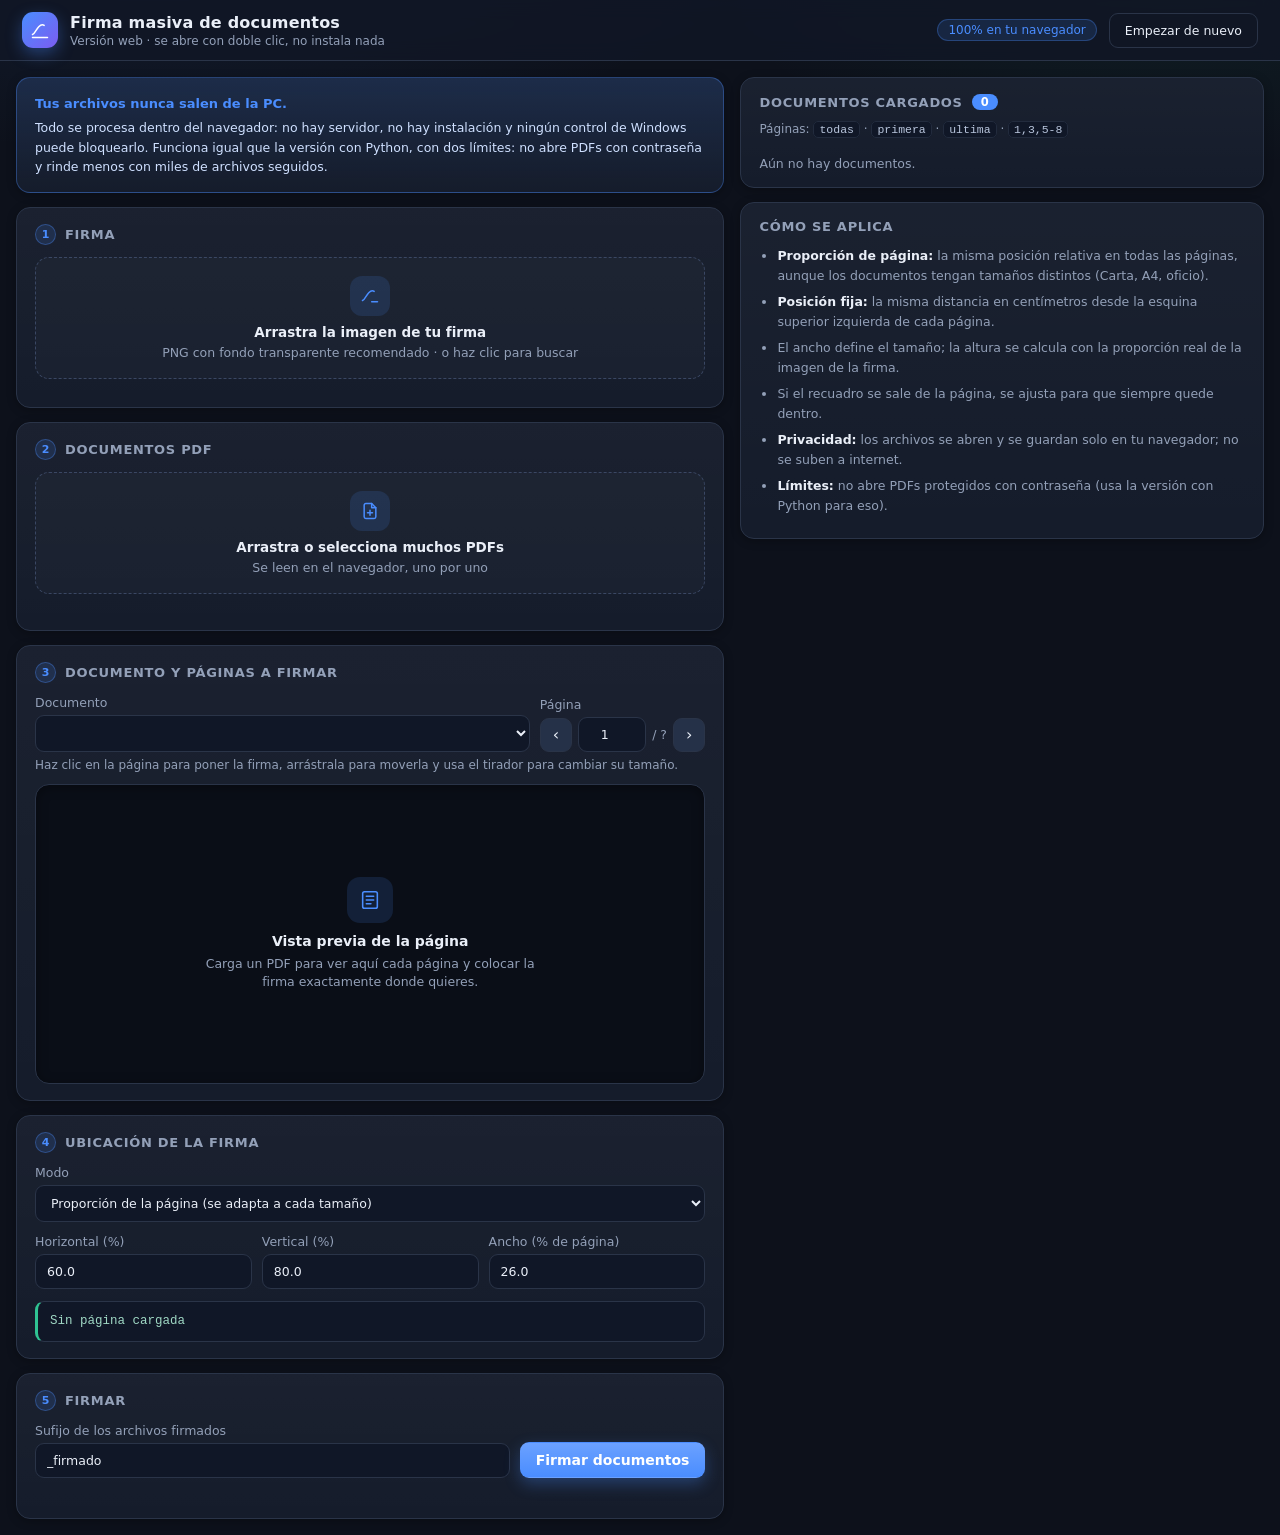
==== web/index.html @ 31f127c7 "phyton+web" ====
<!DOCTYPE html>
<html lang="es">
<head>
<meta charset="utf-8">
<meta name="viewport" content="width=device-width, initial-scale=1">
<title>Firma masiva de documentos (versión web)</title>
<link rel="stylesheet" href="styles.css">
</head>
<body>
<header>
  <div class="brand">
    <span class="logo" aria-hidden="true">
      <svg viewBox="0 0 24 24" width="20" height="20" fill="none" stroke="currentColor" stroke-width="1.8" stroke-linecap="round" stroke-linejoin="round">
        <path d="M3 17.5c3-1 4.5-6.5 7.5-9.5S15 5 17 6.5"/>
        <path d="M3 21h18"/>
      </svg>
    </span>
    <div class="brandText">
      <h1>Firma masiva de documentos</h1>
      <span class="sub">Versión web · se abre con doble clic, no instala nada</span>
    </div>
  </div>
  <div class="meta">
    <span class="chip">100% en tu navegador</span>
    <button id="btnReset" class="ghost" type="button">Empezar de nuevo</button>
  </div>
</header>

<main>
  <section class="panel">
    <div class="card notice">
      <strong>Tus archivos nunca salen de la PC.</strong>
      Todo se procesa dentro del navegador: no hay servidor, no hay instalación y ningún
      control de Windows puede bloquearlo. Funciona igual que la versión con Python, con dos
      límites: no abre PDFs con contraseña y rinde menos con miles de archivos seguidos.
    </div>

    <div class="card">
      <h2><span class="step">1</span> Firma</h2>
      <div id="sigBox" class="drop" data-kind="signature">
        <img id="sigPreview" alt="Firma" hidden>
        <div class="dropText">
          <span class="dropIcon" aria-hidden="true">
            <svg viewBox="0 0 24 24" width="20" height="20" fill="none" stroke="currentColor" stroke-width="1.8" stroke-linecap="round" stroke-linejoin="round">
              <path d="M3 17.5c3-1 4.5-6.5 7.5-9.5S15 5 17 6.5"/>
              <path d="M14 19h7"/>
            </svg>
          </span>
          <strong>Arrastra la imagen de tu firma</strong>
          <span>PNG con fondo transparente recomendado · o haz clic para buscar</span>
        </div>
      </div>
      <input type="file" id="sigInput" accept="image/*" hidden>
      <div class="row">
        <button id="btnClearSig" class="ghost small" type="button" hidden>Quitar firma</button>
      </div>
    </div>

    <div class="card">
      <h2><span class="step">2</span> Documentos PDF</h2>
      <div id="pdfBox" class="drop" data-kind="pdf">
        <div class="dropText">
          <span class="dropIcon" aria-hidden="true">
            <svg viewBox="0 0 24 24" width="20" height="20" fill="none" stroke="currentColor" stroke-width="1.8" stroke-linecap="round" stroke-linejoin="round">
              <path d="M14 3H7a2 2 0 0 0-2 2v14a2 2 0 0 0 2 2h10a2 2 0 0 0 2-2V8z"/>
              <path d="M14 3v5h5"/>
              <path d="M12 11v6M9 14h6"/>
            </svg>
          </span>
          <strong>Arrastra o selecciona muchos PDFs</strong>
          <span>Se leen en el navegador, uno por uno</span>
        </div>
      </div>
      <input type="file" id="pdfInput" accept="application/pdf,.pdf" multiple hidden>
      <div class="progress" id="uploadProgress" hidden><div id="uploadBar"></div></div>
      <div id="uploadNote" class="note"></div>
      <div class="row">
        <button id="btnClearPdfs" class="ghost small" type="button" hidden>Quitar todos</button>
        <span id="docSummary" class="note"></span>
      </div>
    </div>

    <div class="card">
      <h2><span class="step">3</span> Documento y páginas a firmar</h2>
      <div class="row">
        <label class="grow">Documento
          <select id="docSelect"></select>
        </label>
        <label>Página
          <span class="pager">
            <button id="prevPage" type="button" aria-label="Página anterior">‹</button>
            <input type="number" id="pageInput" min="1" value="1">
            <span id="pageTotal">/ ?</span>
            <button id="nextPage" type="button" aria-label="Página siguiente">›</button>
          </span>
        </label>
      </div>
      <div class="hint">Haz clic en la página para poner la firma, arrástrala para moverla y usa el tirador para cambiar su tamaño.</div>
      <div class="stage" id="stage" hidden>
        <div class="pageWrap" id="pageWrap">
          <canvas id="pageCanvas" aria-label="Vista previa de la página"></canvas>
          <div class="sigBox" id="sigBox2" hidden>
            <img id="sigOverlay" alt="firma" hidden>
            <span class="handle" id="sigHandle"></span>
          </div>
        </div>
      </div>
      <div id="stageEmpty" class="stage empty">
        <div class="empty" id="stageEmptyInner">
          <span class="icon" aria-hidden="true">
            <svg viewBox="0 0 24 24" width="22" height="22" fill="none" stroke="currentColor" stroke-width="1.7" stroke-linecap="round" stroke-linejoin="round">
              <rect x="4" y="3" width="16" height="18" rx="2"/>
              <path d="M8 8h8M8 12h8M8 16h5"/>
            </svg>
          </span>
          <strong>Vista previa de la página</strong>
          <span>Carga un PDF para ver aquí cada página y colocar la firma exactamente donde quieres.</span>
        </div>
      </div>
    </div>

    <div class="card">
      <h2><span class="step">4</span> Ubicación de la firma</h2>
      <div class="row">
        <label class="grow">Modo
          <select id="modeSelect">
            <option value="fraction">Proporción de la página (se adapta a cada tamaño)</option>
            <option value="absolute">Posición fija en cm desde la esquina superior izquierda</option>
          </select>
        </label>
      </div>

      <div id="fractionBox" class="grid3">
        <label>Horizontal (%)
          <input type="number" id="fx" step="0.5" value="60">
        </label>
        <label>Vertical (%)
          <input type="number" id="fy" step="0.5" value="80">
        </label>
        <label>Ancho (% de página)
          <input type="number" id="fw" step="0.5" value="26">
        </label>
      </div>

      <div id="absoluteBox" class="grid3" hidden>
        <label>Horizontal (cm)
          <input type="number" id="absX" step="0.1" value="0">
        </label>
        <label>Vertical (cm)
          <input type="number" id="absY" step="0.1" value="0">
        </label>
        <label>Ancho (cm)
          <input type="number" id="absW" step="0.1" value="6">
        </label>
      </div>

      <div class="readout" id="readout">Sin página cargada</div>
    </div>

    <div class="card">
      <h2><span class="step">5</span> Firmar</h2>
      <div class="row">
        <label class="grow">Sufijo de los archivos firmados
          <input type="text" id="suffix" value="_firmado">
        </label>
        <button id="btnSign" class="primary" type="button">Firmar documentos</button>
      </div>
      <div class="progress" id="signProgress" hidden><div id="signBar"></div></div>
      <div id="signSummary" class="note"></div>
      <div id="resultList" class="results"></div>
      <div class="row end">
        <button id="btnZip" class="primary" type="button" hidden>Descargar todo en ZIP</button>
      </div>
    </div>
  </section>

  <section class="panel">
    <div class="card">
      <h2>Documentos cargados <span id="docCount" class="badge">0</span></h2>
      <div class="hint">Páginas: <code>todas</code> · <code>primera</code> · <code>ultima</code> · <code>1,3,5-8</code></div>
      <div id="docList" class="docList">
        <div class="note">Aún no hay documentos.</div>
      </div>
    </div>
    <div class="card">
      <h2>Cómo se aplica</h2>
      <ul class="tips">
        <li><strong>Proporción de página:</strong> la misma posición relativa en todas las páginas, aunque los documentos tengan tamaños distintos (Carta, A4, oficio).</li>
        <li><strong>Posición fija:</strong> la misma distancia en centímetros desde la esquina superior izquierda de cada página.</li>
        <li>El ancho define el tamaño; la altura se calcula con la proporción real de la imagen de la firma.</li>
        <li>Si el recuadro se sale de la página, se ajusta para que siempre quede dentro.</li>
        <li><strong>Privacidad:</strong> los archivos se abren y se guardan solo en tu navegador; no se suben a internet.</li>
        <li><strong>Límites:</strong> no abre PDFs protegidos con contraseña (usa la versión con Python para eso).</li>
      </ul>
    </div>
  </section>
</main>

<div id="toast" class="toast" hidden></div>
<script src="lib/pdf-lib.min.js"></script>
<script src="lib/jszip.min.js"></script>
<script src="lib/pdf.min.js"></script>
<script src="app.js"></script>
</body>
</html>
---- web/styles.css ----
[hidden] { display: none !important; }

:root {
  --bg: #0d111b;
  --panel: #151c2b;
  --card: #1b2334;
  --field: #101727;
  --line: #2a3448;
  --line-soft: #222b3d;
  --text: #eaeff8;
  --muted: #93a0b8;
  --accent: #4a8dff;
  --accent-hover: #6ba1ff;
  --accent-soft: rgba(74, 141, 255, .14);
  --accent-2: #2fc392;
  --accent-2-soft: rgba(47, 195, 146, .14);
  --danger: #f4626f;
  --danger-soft: rgba(244, 98, 111, .14);
  --radius: 14px;
  --radius-sm: 9px;
  --shadow: 0 12px 32px rgba(0, 0, 0, .38);
  --shadow-soft: 0 2px 10px rgba(0, 0, 0, .28);
}

* { box-sizing: border-box; }

body {
  margin: 0;
  font-family: "Segoe UI", system-ui, -apple-system, sans-serif;
  font-size: 14px;
  color: var(--text);
  background:
    radial-gradient(1100px 460px at 12% -8%, rgba(74, 141, 255, .12), transparent 60%),
    radial-gradient(900px 420px at 92% -4%, rgba(47, 195, 146, .09), transparent 55%),
    var(--bg);
  min-height: 100vh;
  -webkit-font-smoothing: antialiased;
}

::-webkit-scrollbar { width: 10px; height: 10px; }
::-webkit-scrollbar-track { background: transparent; }
::-webkit-scrollbar-thumb { background: #2c3850; border-radius: 20px; border: 2px solid transparent; background-clip: padding-box; }
::-webkit-scrollbar-thumb:hover { background: #3a4967; background-clip: padding-box; }

header {
  display: flex;
  align-items: center;
  justify-content: space-between;
  gap: 16px;
  padding: 12px 22px;
  background: rgba(17, 23, 38, .86);
  backdrop-filter: blur(10px);
  border-bottom: 1px solid var(--line);
  position: sticky;
  top: 0;
  z-index: 20;
}

.brand { display: flex; align-items: center; gap: 12px; min-width: 0; }

.logo {
  width: 36px;
  height: 36px;
  flex: none;
  border-radius: 11px;
  display: flex;
  align-items: center;
  justify-content: center;
  color: #fff;
  background: linear-gradient(135deg, var(--accent), #7b5cf0);
  box-shadow: 0 6px 16px rgba(74, 141, 255, .35);
}

.brandText { display: flex; flex-direction: column; gap: 2px; min-width: 0; }
header h1 { font-size: 16px; margin: 0; letter-spacing: .2px; }
header .sub { color: var(--muted); font-size: 12px; }

header .meta { display: flex; align-items: center; gap: 12px; color: var(--muted); font-size: 12.5px; }

.chip {
  background: var(--accent-soft);
  color: var(--accent);
  border: 1px solid rgba(74, 141, 255, .3);
  border-radius: 20px;
  padding: 3px 10px;
  font-size: 12px;
}
.chip:empty { display: none; }

main {
  display: grid;
  grid-template-columns: minmax(520px, 1.15fr) minmax(340px, .85fr);
  gap: 16px;
  padding: 16px;
  align-items: start;
}

@media (max-width: 1080px) { main { grid-template-columns: 1fr; } }

.panel { display: flex; flex-direction: column; gap: 14px; min-width: 0; }

.card {
  background: linear-gradient(180deg, rgba(255, 255, 255, .022), rgba(255, 255, 255, 0)), var(--panel);
  border: 1px solid var(--line);
  border-radius: var(--radius);
  padding: 16px 18px;
  box-shadow: var(--shadow-soft);
}

.card.notice {
  background: linear-gradient(180deg, var(--accent-soft), rgba(255, 255, 255, 0)), var(--panel);
  border-color: rgba(74, 141, 255, .35);
  color: #cfe0ff;
  font-size: 12.5px;
  line-height: 1.55;
}

.card.notice strong { color: var(--accent); display: block; margin-bottom: 4px; font-size: 13px; }

.card h2 {
  margin: 0 0 12px;
  font-size: 13px;
  text-transform: uppercase;
  letter-spacing: .7px;
  color: var(--muted);
  display: flex;
  align-items: center;
  gap: 9px;
}

.step {
  width: 21px;
  height: 21px;
  flex: none;
  border-radius: 50%;
  display: inline-flex;
  align-items: center;
  justify-content: center;
  background: var(--accent-soft);
  color: var(--accent);
  border: 1px solid rgba(74, 141, 255, .35);
  font-size: 11px;
  font-weight: 700;
  letter-spacing: 0;
}

.badge {
  background: var(--accent);
  color: #fff;
  border-radius: 20px;
  padding: 1px 9px;
  font-size: 11.5px;
  letter-spacing: 0;
}

label {
  display: flex;
  flex-direction: column;
  gap: 5px;
  font-size: 12.5px;
  color: var(--muted);
}

input[type="text"], input[type="number"], input[type="password"], select {
  background: var(--field);
  border: 1px solid var(--line);
  color: var(--text);
  border-radius: var(--radius-sm);
  padding: 9px 11px;
  font: inherit;
  min-width: 0;
  width: 100%;
  transition: border-color .15s, box-shadow .15s;
}

input:hover, select:hover { border-color: #38456266; }

input:focus, select:focus {
  outline: none;
  border-color: var(--accent);
  box-shadow: 0 0 0 3px rgba(74, 141, 255, .22);
}

label.check { flex-direction: row; align-items: center; gap: 8px; align-self: end; padding-bottom: 9px; }
label.check input { width: auto; accent-color: var(--accent); }

.row { display: flex; gap: 10px; align-items: flex-end; flex-wrap: wrap; margin-top: 12px; }
.row.end { justify-content: flex-end; }
.grid3 { display: grid; grid-template-columns: repeat(3, 1fr); gap: 10px; margin-top: 12px; }
.grid2 { display: grid; grid-template-columns: repeat(2, 1fr); gap: 10px; margin-top: 12px; }
.grow { flex: 1 1 220px; }

button {
  background: #253148;
  color: var(--text);
  border: 1px solid var(--line);
  border-radius: var(--radius-sm);
  padding: 9px 15px;
  font: inherit;
  cursor: pointer;
  transition: background .15s, border-color .15s, transform .06s;
}

button:hover { background: #2e3c58; border-color: #3a4763; }
button:active { transform: translateY(1px); }
button:disabled { opacity: .5; cursor: not-allowed; transform: none; }
button.primary {
  background: linear-gradient(180deg, var(--accent-hover), var(--accent));
  border-color: transparent;
  color: #fff;
  font-weight: 600;
  box-shadow: 0 6px 16px rgba(74, 141, 255, .3);
}
button.primary:hover { filter: brightness(1.07); }
button.ghost { background: transparent; }
button.ghost:hover { background: #253148; }
button.small { padding: 6px 10px; font-size: 12.5px; }

.buttonlike {
  display: inline-block;
  background: linear-gradient(180deg, #3ad3a3, var(--accent-2));
  color: #05271c;
  font-weight: 700;
  padding: 10px 16px;
  border-radius: var(--radius-sm);
  text-decoration: none;
  transition: filter .15s, transform .06s;
}
.buttonlike:hover { filter: brightness(1.06); }

.drop {
  border: 1.5px dashed #3a4763;
  border-radius: var(--radius);
  padding: 18px 16px;
  text-align: center;
  cursor: pointer;
  transition: border-color .15s, background .15s, box-shadow .15s;
  min-height: 104px;
  display: flex;
  align-items: center;
  justify-content: center;
  background: rgba(255, 255, 255, .018);
}

.drop:hover, .drop.over {
  border-color: var(--accent);
  background: var(--accent-soft);
  box-shadow: inset 0 0 0 1px rgba(74, 141, 255, .18);
}

.drop:focus-visible { outline: 2px solid var(--accent); outline-offset: 2px; }

.dropText { display: flex; flex-direction: column; align-items: center; gap: 5px; color: var(--muted); font-size: 12.5px; }
.dropText strong { color: var(--text); font-size: 13.5px; }

.dropIcon {
  width: 40px;
  height: 40px;
  border-radius: 12px;
  display: flex;
  align-items: center;
  justify-content: center;
  background: var(--accent-soft);
  color: var(--accent);
  margin-bottom: 3px;
}

#sigBox { flex-direction: column; }
#sigPreview {
  max-height: 110px;
  max-width: 100%;
  background: #fff;
  border-radius: 8px;
  padding: 8px;
  box-shadow: var(--shadow-soft);
}

.progress {
  height: 9px;
  background: var(--field);
  border: 1px solid var(--line-soft);
  border-radius: 20px;
  overflow: hidden;
  margin-top: 12px;
}
.progress > div {
  height: 100%;
  width: 0;
  background: linear-gradient(90deg, var(--accent), var(--accent-2));
  transition: width .2s;
  border-radius: 20px;
}

.note { color: var(--muted); font-size: 12.5px; margin-top: 8px; }

.note.auto {
  background: var(--accent-soft);
  border: 1px solid rgba(74, 141, 255, .28);
  border-radius: var(--radius-sm);
  padding: 9px 12px;
  color: #cfe0ff;
  line-height: 1.5;
}
.note.auto strong { color: var(--accent); font-size: 13px; }
.hint { color: var(--muted); font-size: 12px; margin-top: 6px; }
.hint code {
  background: var(--field);
  border: 1px solid var(--line-soft);
  border-radius: 5px;
  padding: 1px 5px;
  color: #b9c6dd;
  font-size: 11.5px;
}

.pager { display: flex; align-items: center; gap: 6px; }
.pager input { width: 68px; text-align: center; }
.pager button { padding: 8px 12px; font-size: 16px; line-height: 1; }

.stage {
  margin-top: 12px;
  background:
    repeating-linear-gradient(45deg, rgba(255, 255, 255, .02) 0 10px, transparent 10px 20px),
    #0a0e17;
  border: 1px solid var(--line);
  border-radius: var(--radius);
  padding: 14px;
  min-height: 300px;
  max-height: 660px;
  overflow: auto;
  display: flex;
  justify-content: center;
  align-items: flex-start;
  box-shadow: inset 0 2px 12px rgba(0, 0, 0, .35);
}

.stage.empty {
  align-items: center;
  background: #0a0e17;
}

.empty {
  display: flex;
  flex-direction: column;
  align-items: center;
  gap: 6px;
  text-align: center;
  color: var(--muted);
  padding: 28px 20px;
}

.empty .icon {
  width: 46px;
  height: 46px;
  border-radius: 13px;
  display: flex;
  align-items: center;
  justify-content: center;
  background: var(--accent-soft);
  color: var(--accent);
  margin-bottom: 4px;
}

.empty strong { color: var(--text); font-size: 14px; }
.empty span { font-size: 12.5px; max-width: 360px; line-height: 1.5; }

.empty.loading .icon { animation: pulse 1s ease-in-out infinite; }
@keyframes pulse { 0%, 100% { opacity: 1; } 50% { opacity: .45; } }

.pageWrap {
  position: relative;
  display: inline-block;
  line-height: 0;
  box-shadow: 0 10px 30px rgba(0, 0, 0, .55);
  border-radius: 4px;
  overflow: visible;
}
.pageWrap img, .pageWrap canvas { max-width: 100%; display: block; background: #fff; }

.pageWrap.loading::after {
  content: "";
  position: absolute;
  inset: 0;
  background: rgba(8, 11, 18, .55);
  border-radius: 4px;
}

.pageWrap.loading::before {
  content: "";
  position: absolute;
  z-index: 3;
  left: 50%;
  top: 50%;
  width: 26px;
  height: 26px;
  margin: -13px 0 0 -13px;
  border: 3px solid rgba(255, 255, 255, .18);
  border-top-color: var(--accent);
  border-radius: 50%;
  animation: spin .8s linear infinite;
}

@keyframes spin { to { transform: rotate(360deg); } }

.sigBox {
  position: absolute;
  border: 2px dashed var(--accent-2);
  background: var(--accent-2-soft);
  cursor: move;
  touch-action: none;
  transition: box-shadow .15s;
}

.sigBox.active { border-style: solid; box-shadow: 0 0 0 3px rgba(47, 195, 146, .3); }
.sigBox img { width: 100%; height: 100%; object-fit: fill; display: block; }

.handle {
  position: absolute;
  right: -9px;
  bottom: -9px;
  width: 17px;
  height: 17px;
  background: var(--accent-2);
  border: 2px solid #05271c;
  border-radius: 50%;
  cursor: nwse-resize;
  box-shadow: 0 2px 6px rgba(0, 0, 0, .45);
}

.readout {
  margin-top: 12px;
  font-family: Consolas, "Courier New", monospace;
  font-size: 12.5px;
  line-height: 1.65;
  color: #9fd8c4;
  background: var(--field);
  border: 1px solid var(--line);
  border-left: 3px solid var(--accent-2);
  border-radius: var(--radius-sm);
  padding: 9px 12px;
  white-space: pre-wrap;
}

.docList {
  display: flex;
  flex-direction: column;
  gap: 8px;
  max-height: 60vh;
  overflow: auto;
  margin-top: 12px;
  padding-right: 4px;
}

.docItem {
  background: var(--card);
  border: 1px solid var(--line);
  border-radius: 11px;
  padding: 10px 12px;
  display: grid;
  grid-template-columns: 1fr 108px auto;
  gap: 10px;
  align-items: center;
  transition: border-color .15s, background .15s;
}

.docItem:hover { border-color: #384562; }
.docItem.sel { border-color: var(--accent); background: linear-gradient(90deg, var(--accent-soft), transparent 60%), var(--card); }
.docItem .name { font-size: 13px; overflow: hidden; text-overflow: ellipsis; white-space: nowrap; }
.docItem .sub { color: var(--muted); font-size: 11.5px; margin-top: 3px; display: flex; gap: 7px; align-items: center; flex-wrap: wrap; }
.docItem input { padding: 7px 9px; font-size: 12.5px; }
.docItem .actions { display: flex; gap: 6px; }
.docItem button { padding: 6px 9px; font-size: 12.5px; }
.docItem .del:hover { background: var(--danger-soft); border-color: var(--danger); color: var(--danger); }

.pill {
  display: inline-flex;
  align-items: center;
  gap: 5px;
  background: var(--accent-2-soft);
  color: var(--accent-2);
  border: 1px solid rgba(47, 195, 146, .32);
  border-radius: 20px;
  padding: 1px 8px;
  font-size: 11px;
  font-weight: 600;
}

.results {
  display: flex;
  flex-direction: column;
  gap: 6px;
  margin-top: 12px;
  max-height: 260px;
  overflow: auto;
  padding-right: 4px;
}

.resItem {
  display: flex;
  justify-content: space-between;
  gap: 10px;
  background: var(--card);
  border: 1px solid var(--line-soft);
  border-radius: 9px;
  padding: 8px 11px;
  font-size: 12.5px;
}

.resItem .ok { color: var(--accent-2); white-space: nowrap; }
.resItem .bad { color: var(--danger); white-space: nowrap; }
.resItem .name { overflow: hidden; text-overflow: ellipsis; white-space: nowrap; }
.resItem a { color: var(--accent); }

.tips { margin: 0; padding-left: 18px; color: var(--muted); font-size: 12.5px; line-height: 1.6; }
.tips li { margin-bottom: 6px; }
.tips strong { color: var(--text); }

.toast {
  position: fixed;
  right: 18px;
  bottom: 18px;
  background: #1d2740;
  border: 1px solid var(--line);
  border-left: 4px solid var(--accent);
  padding: 12px 16px;
  border-radius: 10px;
  max-width: 420px;
  z-index: 50;
  box-shadow: var(--shadow);
  animation: slideIn .18s ease-out;
}

@keyframes slideIn {
  from { opacity: 0; transform: translateY(8px); }
  to { opacity: 1; transform: translateY(0); }
}

.toast.bad { border-left-color: var(--danger); }
.toast.good { border-left-color: var(--accent-2); }

@media (max-width: 720px) {
  main { padding: 12px; gap: 12px; }
  .card { padding: 14px; }
  .grid3 { grid-template-columns: 1fr; }
  .grid2 { grid-template-columns: 1fr; }
  .docItem { grid-template-columns: 1fr; }
  .docItem .actions { justify-content: flex-end; }
  header .sub { display: none; }
}
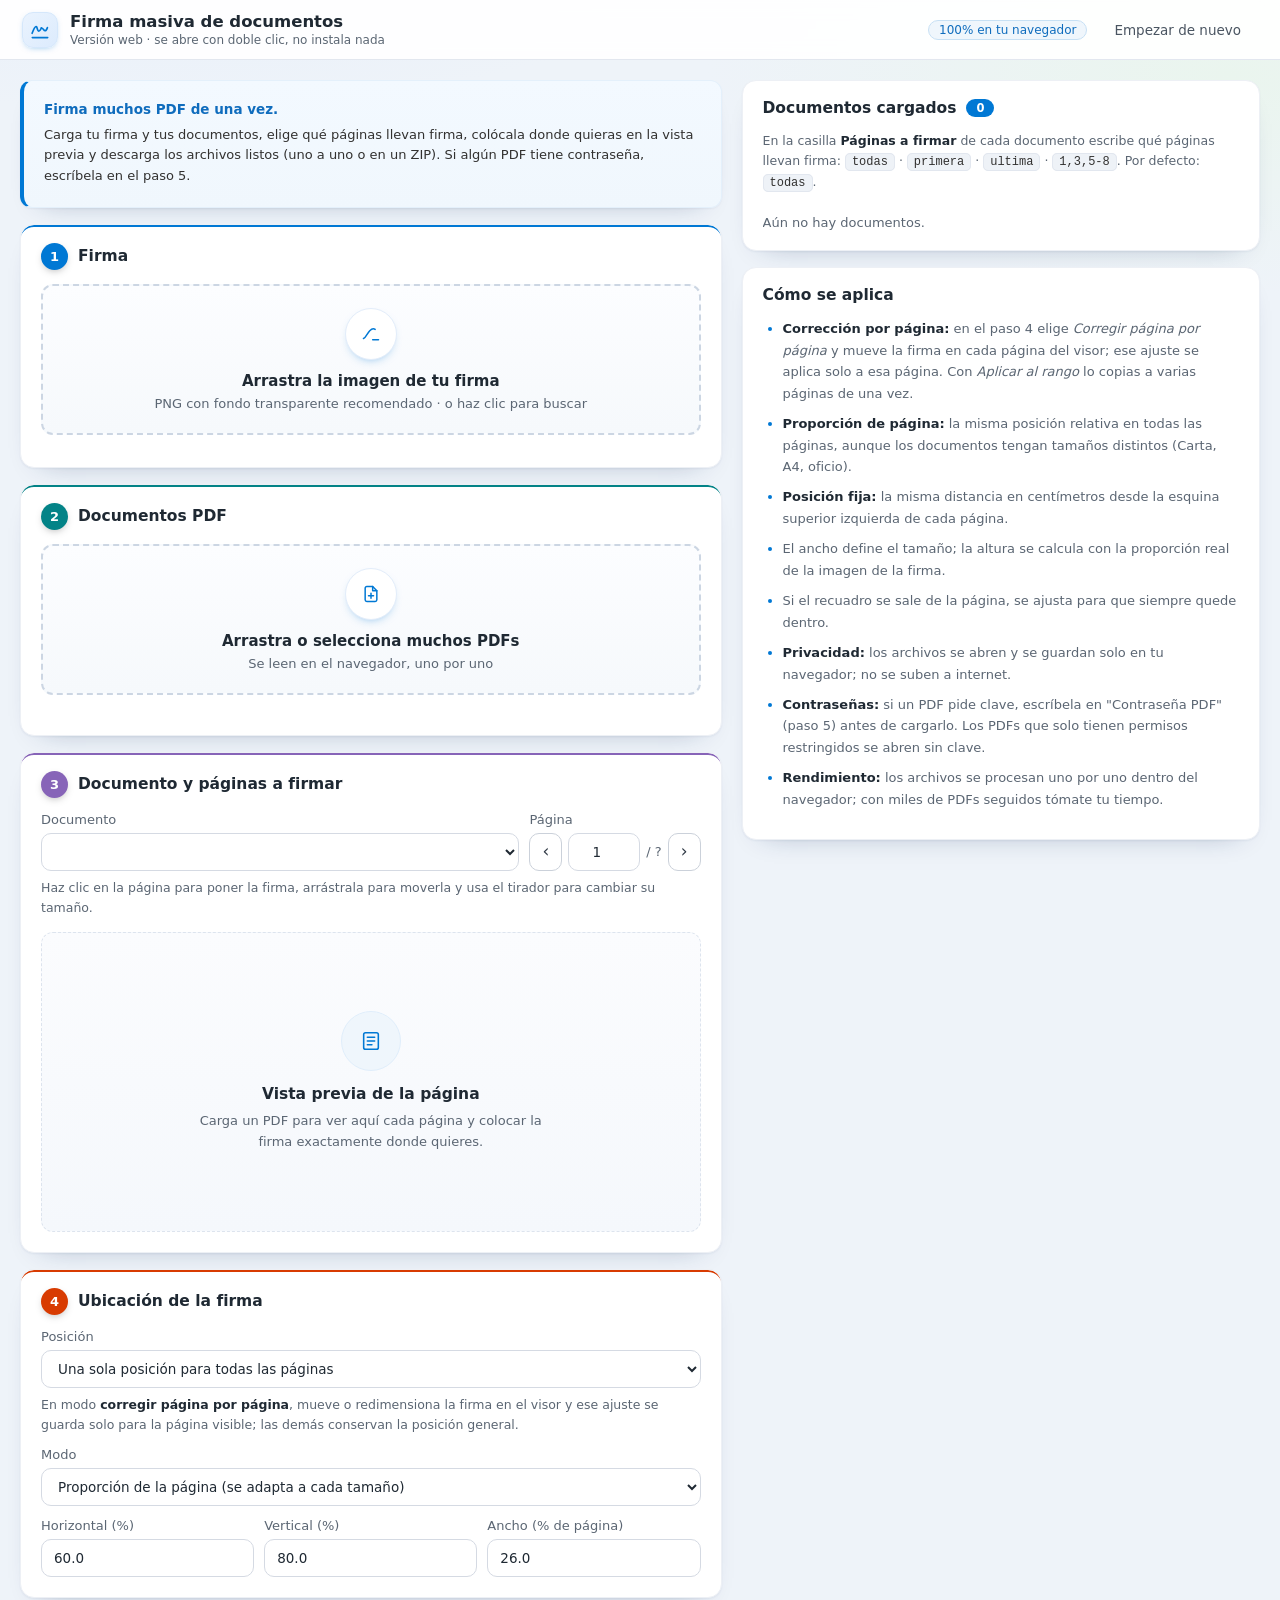
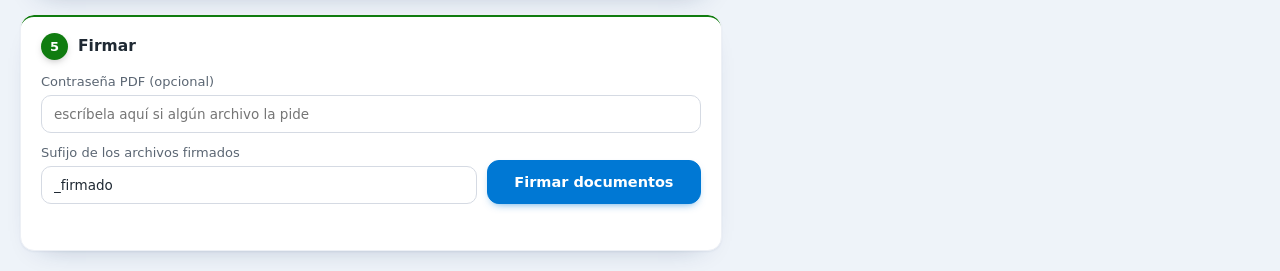
==== commit f5649a80: "refinamiento" ====
--- a/web/index.html
+++ b/web/index.html
@@ -3,16 +3,18 @@
 <head>
 <meta charset="utf-8">
 <meta name="viewport" content="width=device-width, initial-scale=1">
-<title>Firma masiva de documentos (versión web)</title>
+<title>Firma masiva de documentos</title>
+<link rel="icon" href="data:image/svg+xml,%3Csvg xmlns='http://www.w3.org/2000/svg' viewBox='0 0 64 64'%3E%3Crect width='64' height='64' rx='13' fill='%230078D4'/%3E%3Cg fill='none' stroke='%23ffffff' stroke-width='4.6' stroke-linecap='round' stroke-linejoin='round'%3E%3Cpath d='M9 34c6-15 11-22 14.5-22 4.2-.3 3 12.5 7.2 15.6 4 3 8.3-4.3 11.3-10.4'/%3E%3Cpath d='M35 27.5c3.2 0 5 5.2 8.2 5.2 3 0 5-4 8-9.2'/%3E%3Cpath d='M9 47h46'/%3E%3C/g%3E%3C/svg%3E">
 <link rel="stylesheet" href="styles.css">
 </head>
 <body>
 <header>
   <div class="brand">
     <span class="logo" aria-hidden="true">
-      <svg viewBox="0 0 24 24" width="20" height="20" fill="none" stroke="currentColor" stroke-width="1.8" stroke-linecap="round" stroke-linejoin="round">
-        <path d="M3 17.5c3-1 4.5-6.5 7.5-9.5S15 5 17 6.5"/>
-        <path d="M3 21h18"/>
+      <svg viewBox="0 0 24 24" width="26" height="26" fill="none" stroke="currentColor" stroke-width="1.8" stroke-linecap="round" stroke-linejoin="round" aria-hidden="true">
+        <path d="M3.4 15.6c1.7-4.6 3.1-7.1 4.2-7.4 1.3-.4 1.1 3.4 2.4 4.6 1.2 1.1 2.4-.7 3.5-3"/>
+        <path d="M13.4 9.8c1-.1 1.7.6 2.4 1.7.8 1.1 1.7 1.6 2.6 1 .7-.5 1.2-1.6 1.7-3.1"/>
+        <path d="M3.6 20.3h16.8"/>
       </svg>
     </span>
     <div class="brandText">
@@ -29,13 +31,13 @@
 <main>
   <section class="panel">
     <div class="card notice">
-      <strong>Tus archivos nunca salen de la PC.</strong>
-      Todo se procesa dentro del navegador: no hay servidor, no hay instalación y ningún
-      control de Windows puede bloquearlo. Funciona igual que la versión con Python, con dos
-      límites: no abre PDFs con contraseña y rinde menos con miles de archivos seguidos.
-    </div>
-
-    <div class="card">
+      <strong>Firma muchos PDF de una vez.</strong>
+      Carga tu firma y tus documentos, elige qué páginas llevan firma, colócala donde
+      quieras en la vista previa y descarga los archivos listos (uno a uno o en un ZIP).
+      Si algún PDF tiene contraseña, escríbela en el paso 5.
+    </div>
+
+    <div class="card s1">
       <h2><span class="step">1</span> Firma</h2>
       <div id="sigBox" class="drop" data-kind="signature">
         <img id="sigPreview" alt="Firma" hidden>
@@ -56,7 +58,7 @@
       </div>
     </div>
 
-    <div class="card">
+    <div class="card s2">
       <h2><span class="step">2</span> Documentos PDF</h2>
       <div id="pdfBox" class="drop" data-kind="pdf">
         <div class="dropText">
@@ -80,7 +82,7 @@
       </div>
     </div>
 
-    <div class="card">
+    <div class="card s3">
       <h2><span class="step">3</span> Documento y páginas a firmar</h2>
       <div class="row">
         <label class="grow">Documento
@@ -96,6 +98,7 @@
         </label>
       </div>
       <div class="hint">Haz clic en la página para poner la firma, arrástrala para moverla y usa el tirador para cambiar su tamaño.</div>
+      <div id="pageSignHint" class="hint warn" hidden></div>
       <div class="stage" id="stage" hidden>
         <div class="pageWrap" id="pageWrap">
           <canvas id="pageCanvas" aria-label="Vista previa de la página"></canvas>
@@ -119,8 +122,28 @@
       </div>
     </div>
 
-    <div class="card">
+    <div class="card s4">
       <h2><span class="step">4</span> Ubicación de la firma</h2>
+      <div class="row">
+        <label class="grow">Posición
+          <select id="posMode">
+            <option value="all">Una sola posición para todas las páginas</option>
+            <option value="page">Corregir página por página</option>
+          </select>
+        </label>
+      </div>
+      <div class="posBar" id="posPageBar" hidden>
+        <div class="posInfo" id="posInfo">Abre un documento para corregir la posición página por página.</div>
+        <div class="posActions">
+          <button id="btnApplyAll" class="small" type="button">Aplicar esta posición a todas las páginas</button>
+          <span class="rangeBox">
+            <input type="text" id="rangeInput" placeholder="1,3,5-8" aria-label="Rango de páginas">
+            <button id="btnApplyRange" class="small" type="button">Aplicar al rango</button>
+          </span>
+          <button id="btnResetPage" class="ghost small" type="button">Restablecer esta página</button>
+        </div>
+      </div>
+      <div class="hint">En modo <strong>corregir página por página</strong>, mueve o redimensiona la firma en el visor y ese ajuste se guarda solo para la página visible; las demás conservan la posición general.</div>
       <div class="row">
         <label class="grow">Modo
           <select id="modeSelect">
@@ -154,11 +177,15 @@
         </label>
       </div>
 
-      <div class="readout" id="readout">Sin página cargada</div>
-    </div>
-
-    <div class="card">
+    </div>
+
+    <div class="card s5">
       <h2><span class="step">5</span> Firmar</h2>
+      <div class="row">
+        <label class="grow">Contraseña PDF (opcional)
+          <input type="password" id="pdfPassword" placeholder="escríbela aquí si algún archivo la pide">
+        </label>
+      </div>
       <div class="row">
         <label class="grow">Sufijo de los archivos firmados
           <input type="text" id="suffix" value="_firmado">
@@ -177,7 +204,7 @@
   <section class="panel">
     <div class="card">
       <h2>Documentos cargados <span id="docCount" class="badge">0</span></h2>
-      <div class="hint">Páginas: <code>todas</code> · <code>primera</code> · <code>ultima</code> · <code>1,3,5-8</code></div>
+      <div class="hint">En la casilla <strong>Páginas a firmar</strong> de cada documento escribe qué páginas llevan firma: <code>todas</code> · <code>primera</code> · <code>ultima</code> · <code>1,3,5-8</code>. Por defecto: <code>todas</code>.</div>
       <div id="docList" class="docList">
         <div class="note">Aún no hay documentos.</div>
       </div>
@@ -185,12 +212,14 @@
     <div class="card">
       <h2>Cómo se aplica</h2>
       <ul class="tips">
+        <li><strong>Corrección por página:</strong> en el paso 4 elige <em>Corregir página por página</em> y mueve la firma en cada página del visor; ese ajuste se aplica solo a esa página. Con <em>Aplicar al rango</em> lo copias a varias páginas de una vez.</li>
         <li><strong>Proporción de página:</strong> la misma posición relativa en todas las páginas, aunque los documentos tengan tamaños distintos (Carta, A4, oficio).</li>
         <li><strong>Posición fija:</strong> la misma distancia en centímetros desde la esquina superior izquierda de cada página.</li>
         <li>El ancho define el tamaño; la altura se calcula con la proporción real de la imagen de la firma.</li>
         <li>Si el recuadro se sale de la página, se ajusta para que siempre quede dentro.</li>
         <li><strong>Privacidad:</strong> los archivos se abren y se guardan solo en tu navegador; no se suben a internet.</li>
-        <li><strong>Límites:</strong> no abre PDFs protegidos con contraseña (usa la versión con Python para eso).</li>
+        <li><strong>Contraseñas:</strong> si un PDF pide clave, escríbela en "Contraseña PDF" (paso 5) antes de cargarlo. Los PDFs que solo tienen permisos restringidos se abren sin clave.</li>
+        <li><strong>Rendimiento:</strong> los archivos se procesan uno por uno dentro del navegador; con miles de PDFs seguidos tómate tu tiempo.</li>
       </ul>
     </div>
   </section>
--- a/web/styles.css
+++ b/web/styles.css
@@ -1,37 +1,46 @@
 [hidden] { display: none !important; }
 
 :root {
-  --bg: #0d111b;
-  --panel: #151c2b;
-  --card: #1b2334;
-  --field: #101727;
-  --line: #2a3448;
-  --line-soft: #222b3d;
-  --text: #eaeff8;
-  --muted: #93a0b8;
-  --accent: #4a8dff;
-  --accent-hover: #6ba1ff;
-  --accent-soft: rgba(74, 141, 255, .14);
-  --accent-2: #2fc392;
-  --accent-2-soft: rgba(47, 195, 146, .14);
-  --danger: #f4626f;
-  --danger-soft: rgba(244, 98, 111, .14);
+  --bg: #eef3f9;
+  --surface: #ffffff;
+  --surface-2: #fafbfd;
+  --field: #ffffff;
+  --line: #edf0f5;
+  --line-strong: #e2e7ef;
+  --field-line: #d5dae3;
+  --text: #1f2933;
+  --muted: #5b6673;
+  --accent: #0078d4;
+  --accent-hover: #106ebe;
+  --accent-active: #005a9e;
+  --accent-soft: #eff6fc;
+  --accent-line: #c7e0f4;
+  --accent-2: #107c10;
+  --accent-2-soft: #dff6dd;
+  --accent-2-line: #c7e0c7;
+  --danger: #a4262c;
+  --danger-soft: #fde7e9;
+  --step1: #0078d4;
+  --step2: #038387;
+  --step3: #8764b8;
+  --step4: #d83b01;
+  --step5: #107c10;
   --radius: 14px;
-  --radius-sm: 9px;
-  --shadow: 0 12px 32px rgba(0, 0, 0, .38);
-  --shadow-soft: 0 2px 10px rgba(0, 0, 0, .28);
+  --radius-sm: 10px;
+  --shadow: 0 6.4px 14.4px rgba(0, 0, 0, .13), 0 1.2px 3.6px rgba(0, 0, 0, .11);
+  --shadow-card: 0 1px 2px rgba(16, 45, 90, .05), 0 12px 28px -22px rgba(16, 45, 90, .45);
 }
 
 * { box-sizing: border-box; }
 
 body {
   margin: 0;
-  font-family: "Segoe UI", system-ui, -apple-system, sans-serif;
-  font-size: 14px;
+  font-family: "Segoe UI", "Segoe UI Web", system-ui, -apple-system, sans-serif;
+  font-size: 14.5px;
   color: var(--text);
   background:
-    radial-gradient(1100px 460px at 12% -8%, rgba(74, 141, 255, .12), transparent 60%),
-    radial-gradient(900px 420px at 92% -4%, rgba(47, 195, 146, .09), transparent 55%),
+    radial-gradient(1100px 420px at 12% -8%, #e4eefb 0%, rgba(228, 238, 251, 0) 62%),
+    radial-gradient(900px 380px at 96% 4%, #eaf5ee 0%, rgba(234, 245, 238, 0) 58%),
     var(--bg);
   min-height: 100vh;
   -webkit-font-smoothing: antialiased;
@@ -39,18 +48,19 @@
 
 ::-webkit-scrollbar { width: 10px; height: 10px; }
 ::-webkit-scrollbar-track { background: transparent; }
-::-webkit-scrollbar-thumb { background: #2c3850; border-radius: 20px; border: 2px solid transparent; background-clip: padding-box; }
-::-webkit-scrollbar-thumb:hover { background: #3a4967; background-clip: padding-box; }
+::-webkit-scrollbar-thumb { background: #c8c6c4; border-radius: 8px; border: 2px solid transparent; background-clip: padding-box; }
+::-webkit-scrollbar-thumb:hover { background: #a19f9d; background-clip: padding-box; }
 
 header {
   display: flex;
   align-items: center;
   justify-content: space-between;
   gap: 16px;
-  padding: 12px 22px;
-  background: rgba(17, 23, 38, .86);
-  backdrop-filter: blur(10px);
-  border-bottom: 1px solid var(--line);
+  padding: 0 22px;
+  height: 60px;
+  background: rgba(255, 255, 255, .92);
+  backdrop-filter: blur(8px);
+  border-bottom: 1px solid var(--line-strong);
   position: sticky;
   top: 0;
   z-index: 20;
@@ -62,126 +72,145 @@
   width: 36px;
   height: 36px;
   flex: none;
+  display: flex;
+  align-items: center;
+  justify-content: center;
+  color: var(--accent);
+  background: linear-gradient(135deg, #eaf3fe, #dcebfd);
+  border: 1px solid #d5e7fb;
   border-radius: 11px;
-  display: flex;
-  align-items: center;
-  justify-content: center;
-  color: #fff;
-  background: linear-gradient(135deg, var(--accent), #7b5cf0);
-  box-shadow: 0 6px 16px rgba(74, 141, 255, .35);
-}
+  box-shadow: 0 2px 6px -3px rgba(0, 120, 212, .5);
+}
+.logo svg { display: block; width: 22px; height: 22px; }
 
 .brandText { display: flex; flex-direction: column; gap: 2px; min-width: 0; }
-header h1 { font-size: 16px; margin: 0; letter-spacing: .2px; }
+header h1 { font-size: 16.5px; font-weight: 650; margin: 0; color: var(--text); letter-spacing: 0; }
 header .sub { color: var(--muted); font-size: 12px; }
 
-header .meta { display: flex; align-items: center; gap: 12px; color: var(--muted); font-size: 12.5px; }
+header .meta { display: flex; align-items: center; gap: 10px; color: var(--muted); font-size: 12.5px; }
 
 .chip {
   background: var(--accent-soft);
-  color: var(--accent);
-  border: 1px solid rgba(74, 141, 255, .3);
-  border-radius: 20px;
-  padding: 3px 10px;
+  color: #0f6cbd;
+  border: 1px solid var(--accent-line);
+  border-radius: 12px;
+  padding: 2px 10px;
   font-size: 12px;
+  white-space: nowrap;
 }
 .chip:empty { display: none; }
 
 main {
   display: grid;
   grid-template-columns: minmax(520px, 1.15fr) minmax(340px, .85fr);
-  gap: 16px;
-  padding: 16px;
+  gap: 20px;
+  padding: 20px;
   align-items: start;
 }
 
 @media (max-width: 1080px) { main { grid-template-columns: 1fr; } }
 
-.panel { display: flex; flex-direction: column; gap: 14px; min-width: 0; }
+.panel { display: flex; flex-direction: column; gap: 16px; min-width: 0; }
 
 .card {
-  background: linear-gradient(180deg, rgba(255, 255, 255, .022), rgba(255, 255, 255, 0)), var(--panel);
+  background: var(--surface);
   border: 1px solid var(--line);
   border-radius: var(--radius);
-  padding: 16px 18px;
-  box-shadow: var(--shadow-soft);
+  padding: 18px 20px 20px;
+  box-shadow: var(--shadow-card);
 }
 
 .card.notice {
-  background: linear-gradient(180deg, var(--accent-soft), rgba(255, 255, 255, 0)), var(--panel);
-  border-color: rgba(74, 141, 255, .35);
-  color: #cfe0ff;
-  font-size: 12.5px;
-  line-height: 1.55;
-}
-
-.card.notice strong { color: var(--accent); display: block; margin-bottom: 4px; font-size: 13px; }
+  background: linear-gradient(180deg, #f3f9ff, #f0f7fd);
+  border: 1px solid #e4f0fb;
+  border-left: 4px solid var(--accent);
+  border-radius: 12px;
+  color: #323130;
+  font-size: 13px;
+  line-height: 1.6;
+}
+
+.card.notice strong { color: #0f6cbd; display: block; margin-bottom: 4px; font-size: 13.5px; }
 
 .card h2 {
-  margin: 0 0 12px;
-  font-size: 13px;
-  text-transform: uppercase;
-  letter-spacing: .7px;
-  color: var(--muted);
-  display: flex;
-  align-items: center;
-  gap: 9px;
+  margin: 0 0 14px;
+  font-size: 15.5px;
+  font-weight: 650;
+  color: var(--text);
+  display: flex;
+  align-items: center;
+  gap: 10px;
 }
 
 .step {
-  width: 21px;
-  height: 21px;
+  width: 27px;
+  height: 27px;
   flex: none;
   border-radius: 50%;
   display: inline-flex;
   align-items: center;
   justify-content: center;
-  background: var(--accent-soft);
-  color: var(--accent);
-  border: 1px solid rgba(74, 141, 255, .35);
-  font-size: 11px;
+  background: var(--accent);
+  color: #fff;
+  font-size: 13px;
   font-weight: 700;
   letter-spacing: 0;
-}
+  box-shadow: 0 3px 8px -3px rgba(0, 0, 0, .35);
+}
+
+.card.s1 { box-shadow: inset 0 3px 0 -1px var(--step1), var(--shadow-card); }
+.card.s2 { box-shadow: inset 0 3px 0 -1px var(--step2), var(--shadow-card); }
+.card.s3 { box-shadow: inset 0 3px 0 -1px var(--step3), var(--shadow-card); }
+.card.s4 { box-shadow: inset 0 3px 0 -1px var(--step4), var(--shadow-card); }
+.card.s5 { box-shadow: inset 0 3px 0 -1px var(--step5), var(--shadow-card); }
+.card.s1 .step { background: var(--step1); }
+.card.s2 .step { background: var(--step2); }
+.card.s3 .step { background: var(--step3); }
+.card.s4 .step { background: var(--step4); }
+.card.s5 .step { background: var(--step5); }
 
 .badge {
   background: var(--accent);
   color: #fff;
-  border-radius: 20px;
+  border-radius: 10px;
   padding: 1px 9px;
   font-size: 11.5px;
+  font-weight: 600;
   letter-spacing: 0;
 }
 
 label {
   display: flex;
   flex-direction: column;
-  gap: 5px;
-  font-size: 12.5px;
+  gap: 6px;
+  font-size: 13px;
+  font-weight: 500;
   color: var(--muted);
 }
 
 input[type="text"], input[type="number"], input[type="password"], select {
   background: var(--field);
-  border: 1px solid var(--line);
+  border: 1px solid var(--field-line);
   color: var(--text);
   border-radius: var(--radius-sm);
-  padding: 9px 11px;
+  padding: 9px 12px;
   font: inherit;
+  font-size: 13.5px;
+  min-height: 38px;
   min-width: 0;
   width: 100%;
-  transition: border-color .15s, box-shadow .15s;
-}
-
-input:hover, select:hover { border-color: #38456266; }
+  transition: border-color .12s, box-shadow .12s;
+}
+
+input:hover, select:hover { border-color: #9aa3b0; }
 
 input:focus, select:focus {
   outline: none;
   border-color: var(--accent);
-  box-shadow: 0 0 0 3px rgba(74, 141, 255, .22);
-}
-
-label.check { flex-direction: row; align-items: center; gap: 8px; align-self: end; padding-bottom: 9px; }
+  box-shadow: 0 0 0 3px rgba(0, 120, 212, .18);
+}
+
+label.check { flex-direction: row; align-items: center; gap: 8px; align-self: end; padding-bottom: 8px; }
 label.check input { width: auto; accent-color: var(--accent); }
 
 .row { display: flex; gap: 10px; align-items: flex-end; flex-wrap: wrap; margin-top: 12px; }
@@ -191,78 +220,87 @@
 .grow { flex: 1 1 220px; }
 
 button {
-  background: #253148;
-  color: var(--text);
-  border: 1px solid var(--line);
+  background: var(--surface);
+  color: #2f3844;
+  border: 1px solid #cbd1da;
   border-radius: var(--radius-sm);
-  padding: 9px 15px;
+  padding: 8px 16px;
+  min-height: 38px;
   font: inherit;
+  font-size: 13.5px;
   cursor: pointer;
-  transition: background .15s, border-color .15s, transform .06s;
-}
-
-button:hover { background: #2e3c58; border-color: #3a4763; }
-button:active { transform: translateY(1px); }
+  transition: background .12s, border-color .12s, box-shadow .12s, transform .12s;
+}
+
+button:hover { background: #f4f7fb; border-color: #aab3c0; }
+button:active { background: #eaeef4; transform: translateY(1px); }
+button:focus-visible { outline: 2px solid var(--accent); outline-offset: 2px; }
 button:disabled { opacity: .5; cursor: not-allowed; transform: none; }
 button.primary {
-  background: linear-gradient(180deg, var(--accent-hover), var(--accent));
-  border-color: transparent;
+  background: var(--accent);
+  border-color: var(--accent);
   color: #fff;
   font-weight: 600;
-  box-shadow: 0 6px 16px rgba(74, 141, 255, .3);
-}
-button.primary:hover { filter: brightness(1.07); }
-button.ghost { background: transparent; }
-button.ghost:hover { background: #253148; }
-button.small { padding: 6px 10px; font-size: 12.5px; }
+  box-shadow: 0 4px 10px -5px rgba(0, 120, 212, .8);
+}
+button.primary:hover { background: var(--accent-hover); border-color: var(--accent-hover); box-shadow: 0 7px 14px -6px rgba(0, 120, 212, .85); }
+button.primary:active { background: var(--accent-active); border-color: var(--accent-active); }
+button.ghost { background: transparent; border-color: transparent; color: #4a5561; }
+button.ghost:hover { background: #eef2f7; }
+button.small { min-height: 30px; padding: 5px 12px; font-size: 12.5px; border-radius: 8px; }
 
 .buttonlike {
   display: inline-block;
-  background: linear-gradient(180deg, #3ad3a3, var(--accent-2));
-  color: #05271c;
-  font-weight: 700;
-  padding: 10px 16px;
+  background: var(--accent-2);
+  border: 1px solid var(--accent-2);
+  color: #fff;
+  font-weight: 600;
+  font-size: 13.5px;
+  padding: 10px 18px;
   border-radius: var(--radius-sm);
   text-decoration: none;
-  transition: filter .15s, transform .06s;
-}
-.buttonlike:hover { filter: brightness(1.06); }
+  transition: background .12s;
+}
+.buttonlike:hover { background: #0e6b0e; }
 
 .drop {
-  border: 1.5px dashed #3a4763;
-  border-radius: var(--radius);
-  padding: 18px 16px;
+  border: 2px dashed #ccd6e3;
+  border-radius: 12px;
+  padding: 22px 16px;
   text-align: center;
   cursor: pointer;
-  transition: border-color .15s, background .15s, box-shadow .15s;
-  min-height: 104px;
+  transition: border-color .15s, background .15s, box-shadow .15s, transform .15s;
+  min-height: 118px;
   display: flex;
   align-items: center;
   justify-content: center;
-  background: rgba(255, 255, 255, .018);
+  background: linear-gradient(180deg, #fcfdff, #f6f9fc);
 }
 
 .drop:hover, .drop.over {
   border-color: var(--accent);
   background: var(--accent-soft);
-  box-shadow: inset 0 0 0 1px rgba(74, 141, 255, .18);
+  box-shadow: 0 8px 20px -14px rgba(0, 120, 212, .9);
+  transform: translateY(-1px);
 }
 
 .drop:focus-visible { outline: 2px solid var(--accent); outline-offset: 2px; }
 
-.dropText { display: flex; flex-direction: column; align-items: center; gap: 5px; color: var(--muted); font-size: 12.5px; }
-.dropText strong { color: var(--text); font-size: 13.5px; }
+.dropText { display: flex; flex-direction: column; align-items: center; gap: 6px; color: var(--muted); font-size: 13px; }
+.dropText strong { color: var(--text); font-size: 15px; font-weight: 650; }
 
 .dropIcon {
-  width: 40px;
-  height: 40px;
-  border-radius: 12px;
+  width: 52px;
+  height: 52px;
+  border-radius: 50%;
   display: flex;
   align-items: center;
   justify-content: center;
-  background: var(--accent-soft);
+  background: #fff;
+  border: 1px solid #e3edfa;
   color: var(--accent);
-  margin-bottom: 3px;
+  margin-bottom: 6px;
+  box-shadow: 0 4px 12px -8px rgba(0, 120, 212, .9);
 }
 
 #sigBox { flex-direction: column; }
@@ -270,98 +308,115 @@
   max-height: 110px;
   max-width: 100%;
   background: #fff;
+  border: 1px solid var(--line-strong);
   border-radius: 8px;
   padding: 8px;
-  box-shadow: var(--shadow-soft);
+  box-shadow: var(--shadow-card);
 }
 
 .progress {
   height: 9px;
-  background: var(--field);
-  border: 1px solid var(--line-soft);
-  border-radius: 20px;
+  background: #e7ecf3;
+  border: none;
+  border-radius: 9px;
   overflow: hidden;
   margin-top: 12px;
 }
 .progress > div {
   height: 100%;
   width: 0;
-  background: linear-gradient(90deg, var(--accent), var(--accent-2));
+  background: linear-gradient(90deg, var(--accent), #2f9de0);
   transition: width .2s;
-  border-radius: 20px;
-}
-
-.note { color: var(--muted); font-size: 12.5px; margin-top: 8px; }
+  border-radius: 9px;
+}
+
+.note { color: var(--muted); font-size: 13px; margin-top: 8px; }
 
 .note.auto {
-  background: var(--accent-soft);
-  border: 1px solid rgba(74, 141, 255, .28);
-  border-radius: var(--radius-sm);
-  padding: 9px 12px;
-  color: #cfe0ff;
-  line-height: 1.5;
-}
-.note.auto strong { color: var(--accent); font-size: 13px; }
-.hint { color: var(--muted); font-size: 12px; margin-top: 6px; }
+  background: linear-gradient(180deg, #f3f9ff, #f0f7fd);
+  border: 1px solid #e4f0fb;
+  border-left: 3px solid var(--accent);
+  border-radius: 10px;
+  padding: 10px 13px;
+  color: #323130;
+  line-height: 1.55;
+}
+.note.auto strong { color: #0f6cbd; font-size: 13.5px; }
+.hint { color: var(--muted); font-size: 12.5px; margin-top: 7px; line-height: 1.6; }
+.hint strong { color: var(--text); }
+.hint.warn { color: var(--danger); font-weight: 600; }
 .hint code {
-  background: var(--field);
-  border: 1px solid var(--line-soft);
+  background: #eef2f7;
+  border: 1px solid var(--line-strong);
   border-radius: 5px;
-  padding: 1px 5px;
-  color: #b9c6dd;
-  font-size: 11.5px;
+  padding: 1px 6px;
+  color: #323130;
+  font-size: 12px;
 }
 
 .pager { display: flex; align-items: center; gap: 6px; }
-.pager input { width: 68px; text-align: center; }
-.pager button { padding: 8px 12px; font-size: 16px; line-height: 1; }
+.pager input { width: 72px; text-align: center; }
+.pager button { padding: 6px 12px; font-size: 17px; line-height: 1; min-height: 38px; }
+
+.posBar {
+  margin-top: 12px;
+  background: linear-gradient(180deg, #f2f8fe, #edf5fd);
+  border: 1px solid var(--accent-line);
+  border-radius: 12px;
+  padding: 12px 14px;
+}
+.posInfo { font-size: 13px; color: #323130; margin-bottom: 10px; line-height: 1.55; }
+.posInfo strong { color: #0f6cbd; }
+.posActions { display: flex; flex-wrap: wrap; gap: 8px; align-items: center; }
+.rangeBox { display: flex; gap: 6px; align-items: center; }
+.rangeBox input { width: 132px; }
 
 .stage {
-  margin-top: 12px;
-  background:
-    repeating-linear-gradient(45deg, rgba(255, 255, 255, .02) 0 10px, transparent 10px 20px),
-    #0a0e17;
-  border: 1px solid var(--line);
-  border-radius: var(--radius);
-  padding: 14px;
+  margin-top: 14px;
+  background: #eef1f6;
+  border: 1px solid #e3e8f0;
+  border-radius: 12px;
+  padding: 16px;
   min-height: 300px;
   max-height: 660px;
   overflow: auto;
   display: flex;
   justify-content: center;
   align-items: flex-start;
-  box-shadow: inset 0 2px 12px rgba(0, 0, 0, .35);
 }
 
 .stage.empty {
   align-items: center;
-  background: #0a0e17;
+  background: linear-gradient(180deg, #fbfcfe, #f5f8fc);
+  border-style: dashed;
+  border-color: #dde4ee;
 }
 
 .empty {
   display: flex;
   flex-direction: column;
   align-items: center;
-  gap: 6px;
+  gap: 8px;
   text-align: center;
   color: var(--muted);
-  padding: 28px 20px;
+  padding: 32px 20px;
 }
 
 .empty .icon {
-  width: 46px;
-  height: 46px;
-  border-radius: 13px;
+  width: 60px;
+  height: 60px;
+  border-radius: 50%;
   display: flex;
   align-items: center;
   justify-content: center;
   background: var(--accent-soft);
   color: var(--accent);
-  margin-bottom: 4px;
-}
-
-.empty strong { color: var(--text); font-size: 14px; }
-.empty span { font-size: 12.5px; max-width: 360px; line-height: 1.5; }
+  margin-bottom: 6px;
+  border: 1px solid #e0eefb;
+}
+
+.empty strong { color: var(--text); font-size: 15.5px; font-weight: 650; }
+.empty span { font-size: 13px; max-width: 380px; line-height: 1.6; }
 
 .empty.loading .icon { animation: pulse 1s ease-in-out infinite; }
 @keyframes pulse { 0%, 100% { opacity: 1; } 50% { opacity: .45; } }
@@ -370,18 +425,18 @@
   position: relative;
   display: inline-block;
   line-height: 0;
-  box-shadow: 0 10px 30px rgba(0, 0, 0, .55);
+  box-shadow: 0 10px 26px -14px rgba(0, 0, 0, .55);
   border-radius: 4px;
   overflow: visible;
 }
-.pageWrap img, .pageWrap canvas { max-width: 100%; display: block; background: #fff; }
+.pageWrap img, .pageWrap canvas { max-width: 100%; max-height: 626px; display: block; background: #fff; }
 
 .pageWrap.loading::after {
   content: "";
   position: absolute;
   inset: 0;
-  background: rgba(8, 11, 18, .55);
-  border-radius: 4px;
+  background: rgba(255, 255, 255, .55);
+  border-radius: 2px;
 }
 
 .pageWrap.loading::before {
@@ -393,7 +448,7 @@
   width: 26px;
   height: 26px;
   margin: -13px 0 0 -13px;
-  border: 3px solid rgba(255, 255, 255, .18);
+  border: 3px solid rgba(0, 120, 212, .25);
   border-top-color: var(--accent);
   border-radius: 50%;
   animation: spin .8s linear infinite;
@@ -403,14 +458,14 @@
 
 .sigBox {
   position: absolute;
-  border: 2px dashed var(--accent-2);
-  background: var(--accent-2-soft);
+  border: 2px dashed var(--accent);
+  background: rgba(0, 120, 212, .12);
   cursor: move;
   touch-action: none;
   transition: box-shadow .15s;
 }
 
-.sigBox.active { border-style: solid; box-shadow: 0 0 0 3px rgba(47, 195, 146, .3); }
+.sigBox.active { border-style: solid; box-shadow: 0 0 0 3px rgba(0, 120, 212, .28); }
 .sigBox img { width: 100%; height: 100%; object-fit: fill; display: block; }
 
 .handle {
@@ -419,56 +474,61 @@
   bottom: -9px;
   width: 17px;
   height: 17px;
-  background: var(--accent-2);
-  border: 2px solid #05271c;
+  background: var(--accent);
+  border: 2px solid #fff;
   border-radius: 50%;
   cursor: nwse-resize;
-  box-shadow: 0 2px 6px rgba(0, 0, 0, .45);
-}
-
-.readout {
-  margin-top: 12px;
-  font-family: Consolas, "Courier New", monospace;
-  font-size: 12.5px;
-  line-height: 1.65;
-  color: #9fd8c4;
-  background: var(--field);
-  border: 1px solid var(--line);
-  border-left: 3px solid var(--accent-2);
-  border-radius: var(--radius-sm);
-  padding: 9px 12px;
-  white-space: pre-wrap;
+  box-shadow: 0 1px 4px rgba(0, 0, 0, .3);
 }
 
 .docList {
   display: flex;
   flex-direction: column;
-  gap: 8px;
+  gap: 10px;
   max-height: 60vh;
   overflow: auto;
-  margin-top: 12px;
+  margin-top: 14px;
   padding-right: 4px;
 }
 
 .docItem {
-  background: var(--card);
-  border: 1px solid var(--line);
-  border-radius: 11px;
-  padding: 10px 12px;
+  background: var(--surface);
+  border: 1px solid var(--line-strong);
+  border-radius: 12px;
+  padding: 12px 14px;
   display: grid;
   grid-template-columns: 1fr 108px auto;
   gap: 10px;
   align-items: center;
-  transition: border-color .15s, background .15s;
-}
-
-.docItem:hover { border-color: #384562; }
-.docItem.sel { border-color: var(--accent); background: linear-gradient(90deg, var(--accent-soft), transparent 60%), var(--card); }
-.docItem .name { font-size: 13px; overflow: hidden; text-overflow: ellipsis; white-space: nowrap; }
+  transition: border-color .12s, background .12s, box-shadow .12s;
+}
+
+.docItem:hover { border-color: #c3cbd6; background: var(--surface-2); box-shadow: 0 6px 16px -14px rgba(16, 45, 90, .9); }
+.docItem.sel { border-color: var(--accent); background: var(--accent-soft); box-shadow: 0 0 0 1px var(--accent); }
+.docItem .file { display: flex; align-items: center; gap: 10px; min-width: 0; }
+.docItem .fileMeta { min-width: 0; }
+.fileIcon {
+  width: 34px;
+  height: 34px;
+  flex: none;
+  border-radius: 8px;
+  display: flex;
+  align-items: center;
+  justify-content: center;
+  background: linear-gradient(160deg, #e0573a, #c43e1c);
+  color: #fff;
+  font-size: 8.5px;
+  font-weight: 700;
+  letter-spacing: .05em;
+  box-shadow: 0 3px 8px -5px rgba(196, 62, 28, .9);
+}
+.docItem .name { font-size: 13px; font-weight: 500; color: var(--text); overflow: hidden; text-overflow: ellipsis; white-space: nowrap; }
 .docItem .sub { color: var(--muted); font-size: 11.5px; margin-top: 3px; display: flex; gap: 7px; align-items: center; flex-wrap: wrap; }
-.docItem input { padding: 7px 9px; font-size: 12.5px; }
+.docItem .pagesBox { display: flex; flex-direction: column; gap: 4px; }
+.docItem .pagesLbl { font-size: 10px; letter-spacing: .04em; text-transform: uppercase; color: var(--muted); }
+.docItem input { width: 100%; box-sizing: border-box; padding: 6px 8px; font-size: 12.5px; }
 .docItem .actions { display: flex; gap: 6px; }
-.docItem button { padding: 6px 9px; font-size: 12.5px; }
+.docItem button { padding: 5px 10px; font-size: 12.5px; min-height: 28px; }
 .docItem .del:hover { background: var(--danger-soft); border-color: var(--danger); color: var(--danger); }
 
 .pill {
@@ -477,8 +537,8 @@
   gap: 5px;
   background: var(--accent-2-soft);
   color: var(--accent-2);
-  border: 1px solid rgba(47, 195, 146, .32);
-  border-radius: 20px;
+  border: 1px solid var(--accent-2-line);
+  border-radius: 10px;
   padding: 1px 8px;
   font-size: 11px;
   font-weight: 600;
@@ -487,8 +547,8 @@
 .results {
   display: flex;
   flex-direction: column;
-  gap: 6px;
-  margin-top: 12px;
+  gap: 8px;
+  margin-top: 14px;
   max-height: 260px;
   overflow: auto;
   padding-right: 4px;
@@ -498,34 +558,37 @@
   display: flex;
   justify-content: space-between;
   gap: 10px;
-  background: var(--card);
-  border: 1px solid var(--line-soft);
-  border-radius: 9px;
-  padding: 8px 11px;
-  font-size: 12.5px;
-}
-
-.resItem .ok { color: var(--accent-2); white-space: nowrap; }
+  background: var(--surface);
+  border: 1px solid var(--line);
+  border-radius: 10px;
+  padding: 10px 13px;
+  font-size: 13px;
+}
+
+.resItem .ok { color: var(--accent-2); white-space: nowrap; font-weight: 600; }
 .resItem .bad { color: var(--danger); white-space: nowrap; }
-.resItem .name { overflow: hidden; text-overflow: ellipsis; white-space: nowrap; }
-.resItem a { color: var(--accent); }
-
-.tips { margin: 0; padding-left: 18px; color: var(--muted); font-size: 12.5px; line-height: 1.6; }
-.tips li { margin-bottom: 6px; }
-.tips strong { color: var(--text); }
+.resItem .name { overflow: hidden; text-overflow: ellipsis; white-space: nowrap; color: var(--text); }
+.resItem a { color: var(--accent); font-weight: 600; }
+
+.tips { margin: 0; padding-left: 20px; color: var(--muted); font-size: 13px; line-height: 1.65; }
+.tips li { margin-bottom: 9px; }
+.tips li::marker { color: var(--accent); }
+.tips strong { color: var(--text); font-weight: 650; }
 
 .toast {
   position: fixed;
   right: 18px;
   bottom: 18px;
-  background: #1d2740;
-  border: 1px solid var(--line);
+  background: var(--surface);
+  border: 1px solid var(--line-strong);
   border-left: 4px solid var(--accent);
-  padding: 12px 16px;
-  border-radius: 10px;
+  border-radius: 12px;
+  padding: 13px 17px;
+  color: var(--text);
+  font-size: 13.5px;
   max-width: 420px;
   z-index: 50;
-  box-shadow: var(--shadow);
+  box-shadow: 0 14px 34px -18px rgba(0, 0, 0, .6);
   animation: slideIn .18s ease-out;
 }
 
@@ -537,12 +600,40 @@
 .toast.bad { border-left-color: var(--danger); }
 .toast.good { border-left-color: var(--accent-2); }
 
+#btnSign {
+  min-height: 44px;
+  padding: 10px 26px;
+  font-size: 14.5px;
+  border-radius: 12px;
+}
+#btnZip {
+  min-height: 42px;
+  padding: 10px 24px;
+  font-size: 14px;
+  border-radius: 12px;
+}
+#docSelect, #posMode, #modeSelect { cursor: pointer; }
+.badge { border-radius: 999px; padding: 2px 10px; }
+
 @media (max-width: 720px) {
-  main { padding: 12px; gap: 12px; }
-  .card { padding: 14px; }
+  main { padding: 14px; gap: 14px; }
+  .card { padding: 16px; }
   .grid3 { grid-template-columns: 1fr; }
   .grid2 { grid-template-columns: 1fr; }
   .docItem { grid-template-columns: 1fr; }
   .docItem .actions { justify-content: flex-end; }
   header .sub { display: none; }
-}
+  .drop { min-height: 104px; padding: 18px 14px; }
+  .dropIcon { width: 46px; height: 46px; }
+}
+
+@media (max-width: 560px) {
+  header { padding: 8px 12px; height: auto; min-height: 52px; gap: 8px; }
+  .brand { flex: 1 1 auto; min-width: 0; gap: 9px; }
+  .logo { width: 32px; height: 32px; border-radius: 10px; }
+  header h1 { font-size: 14.5px; white-space: nowrap; overflow: hidden; text-overflow: ellipsis; }
+  header .meta { flex: none; gap: 6px; }
+  header .meta .chip { display: none; }
+  header .meta button { white-space: nowrap; font-size: 12.5px; padding: 5px 10px; min-height: 30px; }
+  #btnSign { width: 100%; }
+}
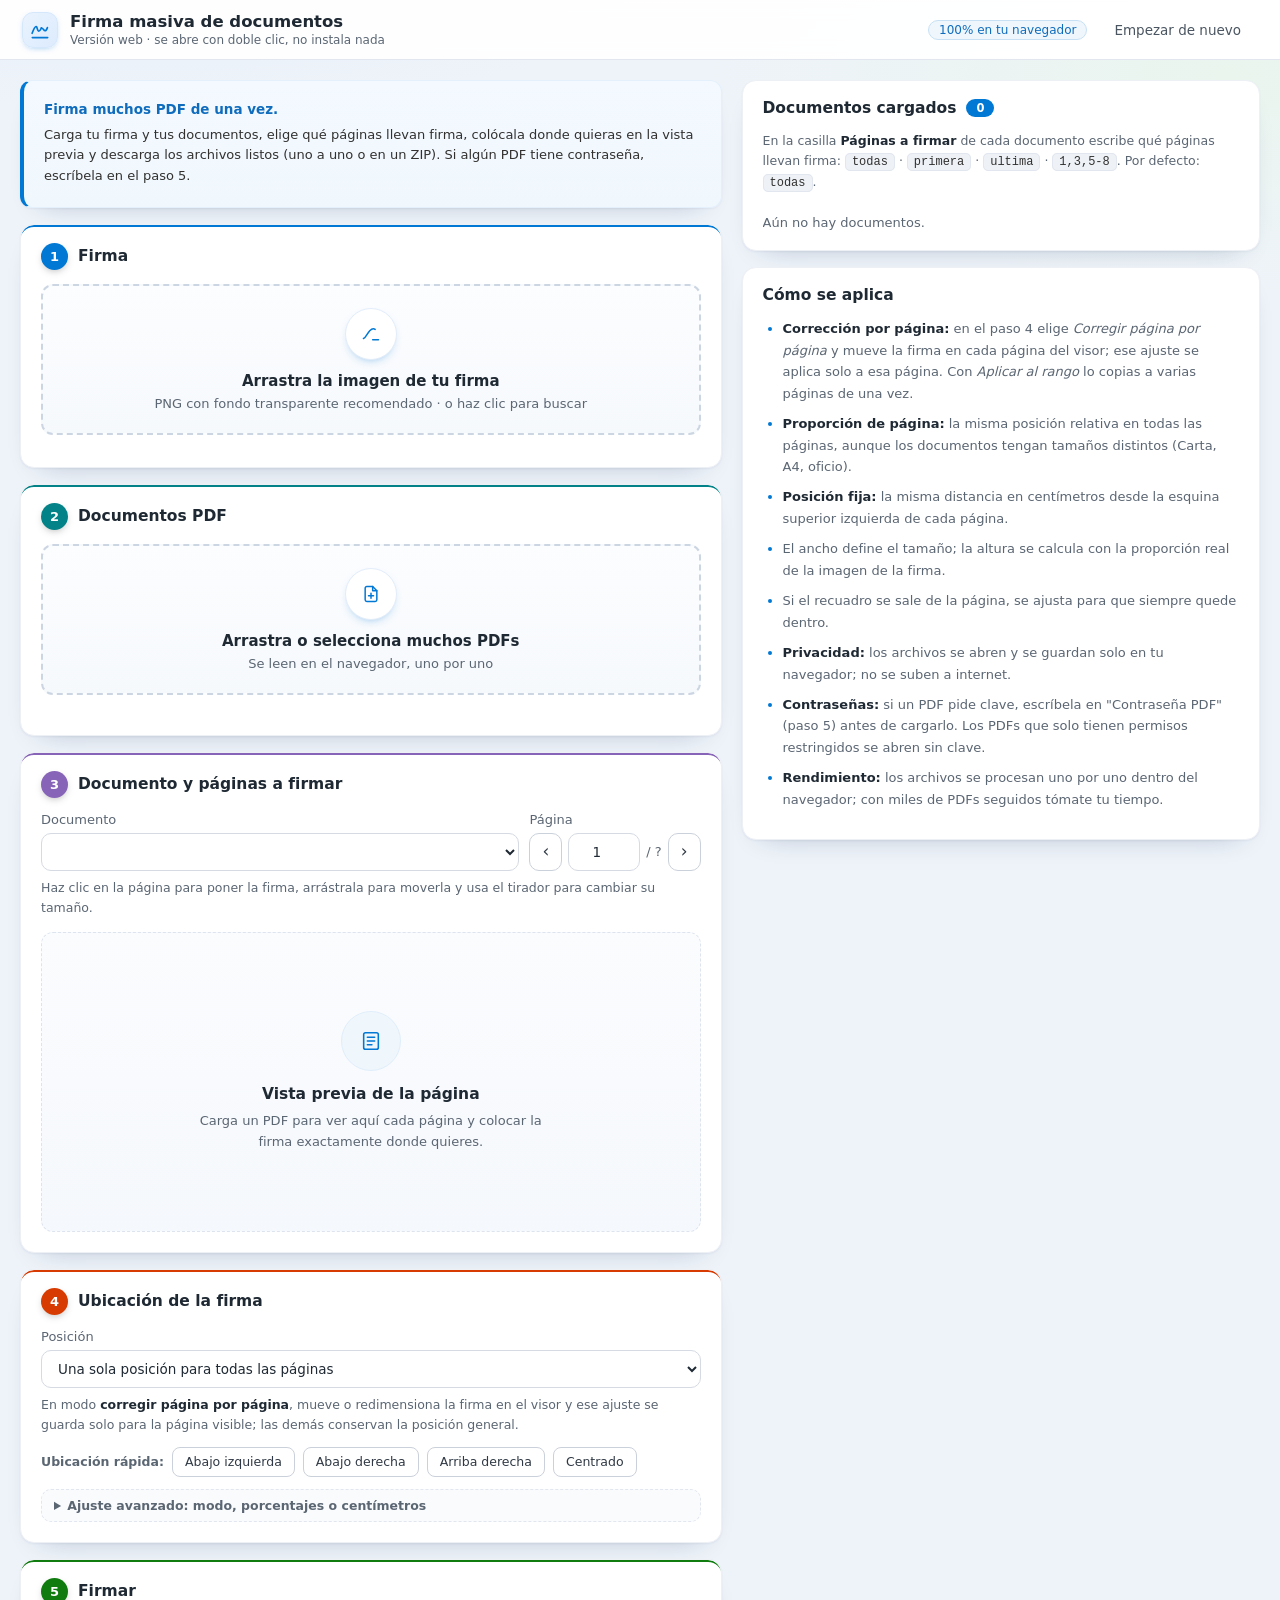
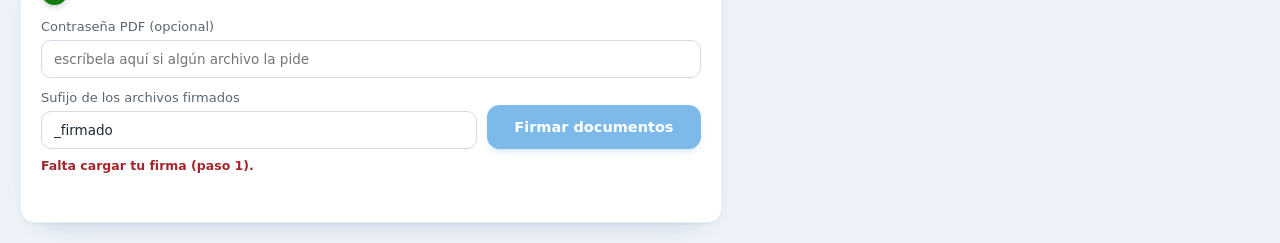
==== commit 075530c1: "refinamiento y simplificacion" ====
--- a/web/index.html
+++ b/web/index.html
@@ -76,6 +76,7 @@
       <input type="file" id="pdfInput" accept="application/pdf,.pdf" multiple hidden>
       <div class="progress" id="uploadProgress" hidden><div id="uploadBar"></div></div>
       <div id="uploadNote" class="note"></div>
+      <div id="rejectList" class="rejectList" hidden></div>
       <div class="row">
         <button id="btnClearPdfs" class="ghost small" type="button" hidden>Quitar todos</button>
         <span id="docSummary" class="note"></span>
@@ -144,38 +145,52 @@
         </div>
       </div>
       <div class="hint">En modo <strong>corregir página por página</strong>, mueve o redimensiona la firma en el visor y ese ajuste se guarda solo para la página visible; las demás conservan la posición general.</div>
-      <div class="row">
-        <label class="grow">Modo
-          <select id="modeSelect">
-            <option value="fraction">Proporción de la página (se adapta a cada tamaño)</option>
-            <option value="absolute">Posición fija en cm desde la esquina superior izquierda</option>
-          </select>
-        </label>
-      </div>
-
-      <div id="fractionBox" class="grid3">
-        <label>Horizontal (%)
-          <input type="number" id="fx" step="0.5" value="60">
-        </label>
-        <label>Vertical (%)
-          <input type="number" id="fy" step="0.5" value="80">
-        </label>
-        <label>Ancho (% de página)
-          <input type="number" id="fw" step="0.5" value="26">
-        </label>
-      </div>
-
-      <div id="absoluteBox" class="grid3" hidden>
-        <label>Horizontal (cm)
-          <input type="number" id="absX" step="0.1" value="0">
-        </label>
-        <label>Vertical (cm)
-          <input type="number" id="absY" step="0.1" value="0">
-        </label>
-        <label>Ancho (cm)
-          <input type="number" id="absW" step="0.1" value="6">
-        </label>
-      </div>
+
+      <div class="presetRow" id="presetRow">
+        <span class="presetLbl">Ubicación rápida:</span>
+        <button class="small preset" type="button" data-preset="bl">Abajo izquierda</button>
+        <button class="small preset" type="button" data-preset="br">Abajo derecha</button>
+        <button class="small preset" type="button" data-preset="tr">Arriba derecha</button>
+        <button class="small preset" type="button" data-preset="c">Centrado</button>
+      </div>
+
+      <details class="adv" id="advBox">
+        <summary>Ajuste avanzado: modo, porcentajes o centímetros</summary>
+
+        <div class="row">
+          <label class="grow">Modo
+            <select id="modeSelect">
+              <option value="fraction">Proporción de la página (se adapta a cada tamaño)</option>
+              <option value="absolute">Posición fija en cm desde la esquina superior izquierda</option>
+            </select>
+          </label>
+        </div>
+        <p class="advHint">La <strong>proporción</strong> mantiene la misma posición relativa en cualquier tamaño de página; la <strong>posición fija</strong> deja la firma con el mismo tamaño físico en centímetros en todos los documentos.</p>
+
+        <div id="fractionBox" class="grid3">
+          <label>Horizontal (%)
+            <input type="number" id="fx" step="0.5" value="60">
+          </label>
+          <label>Vertical (%)
+            <input type="number" id="fy" step="0.5" value="80">
+          </label>
+          <label>Ancho (% de página)
+            <input type="number" id="fw" step="0.5" value="26">
+          </label>
+        </div>
+
+        <div id="absoluteBox" class="grid3" hidden>
+          <label>Horizontal (cm)
+            <input type="number" id="absX" step="0.1" value="0">
+          </label>
+          <label>Vertical (cm)
+            <input type="number" id="absY" step="0.1" value="0">
+          </label>
+          <label>Ancho (cm)
+            <input type="number" id="absW" step="0.1" value="6">
+          </label>
+        </div>
+      </details>
 
     </div>
 
@@ -192,6 +207,7 @@
         </label>
         <button id="btnSign" class="primary" type="button">Firmar documentos</button>
       </div>
+      <div id="signHelp" class="hint warn" hidden></div>
       <div class="progress" id="signProgress" hidden><div id="signBar"></div></div>
       <div id="signSummary" class="note"></div>
       <div id="resultList" class="results"></div>
--- a/web/styles.css
+++ b/web/styles.css
@@ -358,6 +358,57 @@
 .pager input { width: 72px; text-align: center; }
 .pager button { padding: 6px 12px; font-size: 17px; line-height: 1; min-height: 38px; }
 
+.presetRow { display: flex; flex-wrap: wrap; gap: 8px; align-items: center; margin-top: 12px; }
+.presetRow .presetLbl { font-size: 12.5px; font-weight: 600; color: var(--muted); }
+.presetRow .preset { background: var(--surface); }
+.presetRow .preset.active {
+  background: var(--accent-soft);
+  border-color: var(--accent);
+  color: #0f6cbd;
+  font-weight: 600;
+}
+
+details.adv {
+  margin-top: 12px;
+  border: 1px dashed var(--line-strong);
+  border-radius: 10px;
+  padding: 8px 12px;
+  background: var(--surface-2);
+}
+details.adv summary { cursor: pointer; font-size: 12.5px; font-weight: 600; color: var(--muted); }
+details.adv[open] summary { color: var(--text); margin-bottom: 4px; }
+details.adv .grid3 { margin-top: 8px; }
+details.adv .row { margin-top: 8px; }
+details.adv .advHint { font-size: 12px; color: var(--muted); line-height: 1.55; margin: 6px 0 0; }
+details.adv .advHint strong { color: var(--text); }
+
+.rejectList { display: flex; flex-direction: column; gap: 8px; margin-top: 10px; }
+.rejectItem {
+  display: flex;
+  justify-content: space-between;
+  align-items: center;
+  flex-wrap: wrap;
+  gap: 10px;
+  background: var(--danger-soft);
+  border: 1px solid #f2c9cd;
+  border-left: 3px solid var(--danger);
+  border-radius: 10px;
+  padding: 8px 12px;
+}
+.rejectTxt { min-width: 0; }
+.rejectTxt strong { display: block; font-size: 13px; color: var(--text); overflow: hidden; text-overflow: ellipsis; white-space: nowrap; }
+.rejectTxt span { font-size: 12px; color: var(--danger); line-height: 1.45; }
+
+.rejectItem.pass {
+  background: linear-gradient(180deg, #fffaf0, #fdf6e6);
+  border-color: #f3e0b3;
+  border-left-color: #c78a12;
+}
+.rejectItem.pass .rejectTxt span { color: #8a6112; font-weight: 600; }
+.rejectItem.pass input:focus { border-color: #c78a12; box-shadow: 0 0 0 3px rgba(199, 138, 18, .2); }
+.rejectAct { display: flex; gap: 6px; align-items: center; }
+.rejectAct input { width: 140px; min-height: 32px; padding: 6px 10px; font-size: 13px; }
+
 .posBar {
   margin-top: 12px;
   background: linear-gradient(180deg, #f2f8fe, #edf5fd);
